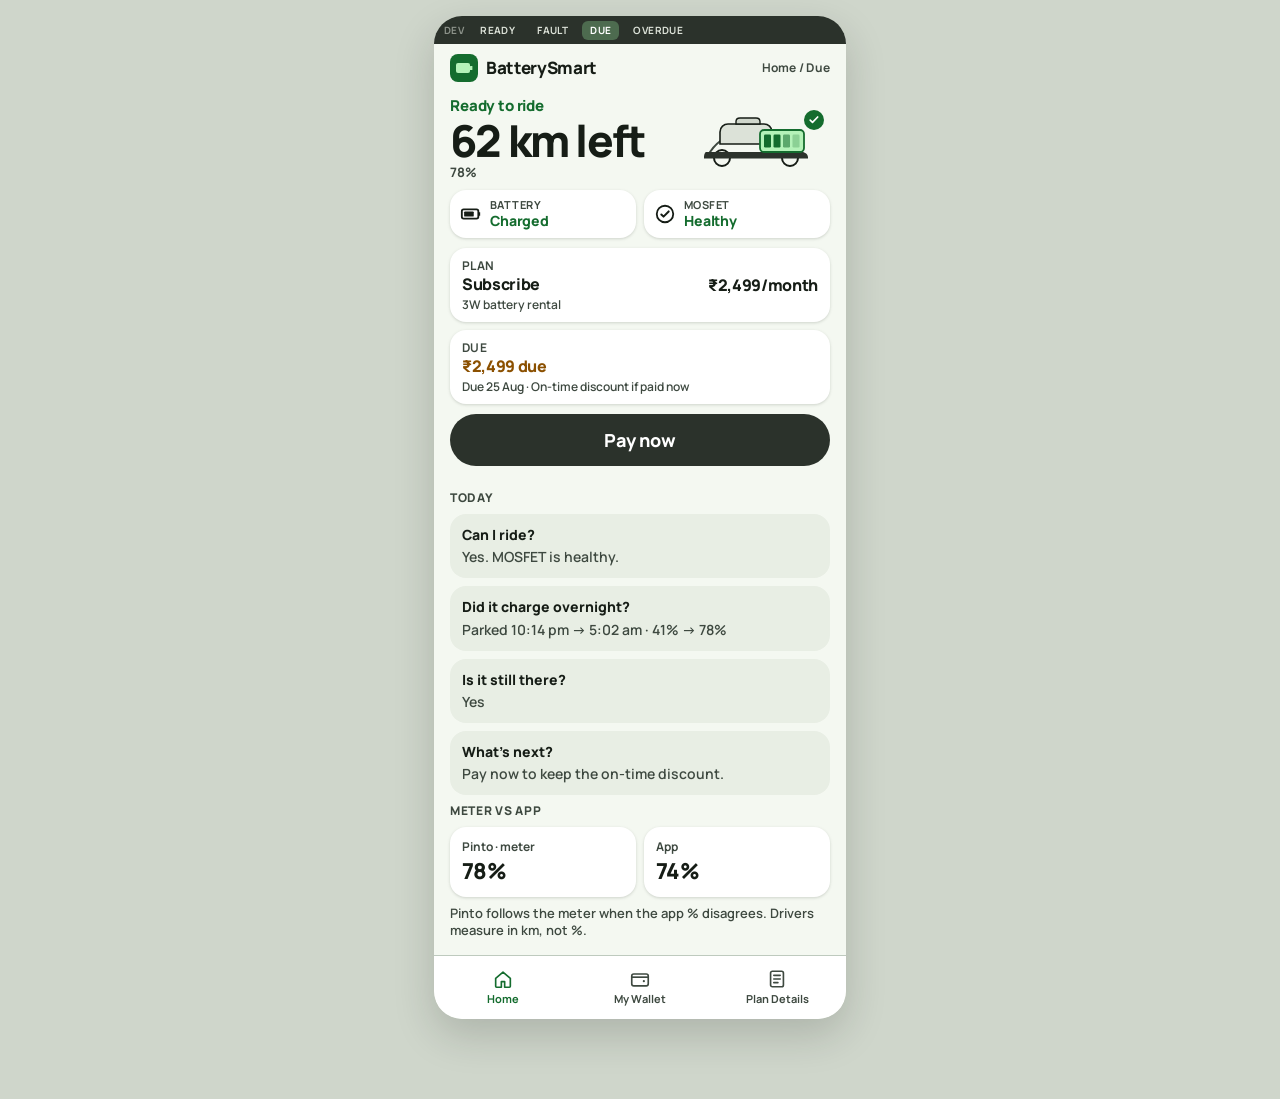
==== due.html @ 21a8f0b2 "Add throwaway BaaS Home screens for ready, fault, due, and overdue Four static Home states for 3W ba" ====
<!DOCTYPE html>
<html lang="en">
  <head>
    <meta charset="utf-8" />
    <meta name="viewport" content="width=device-width, initial-scale=1, viewport-fit=cover" />
    <title>BatterySmart — Home / Due</title>
    <link rel="preconnect" href="https://fonts.googleapis.com" />
    <link rel="preconnect" href="https://fonts.gstatic.com" crossorigin />
    <link href="https://fonts.googleapis.com/css2?family=Manrope:wght@600;700;800&display=swap" rel="stylesheet" />
    <link rel="stylesheet" href="styles.css" />
  </head>
  <body data-default-state="due">
    <div id="app"></div>
    <script src="app.js"></script>
  </body>
</html>
---- styles.css ----
/* BatterySmart BaaS Home — Material 3 / Flutter-token feel, sunlight contrast */

:root {
  --md-sys-color-primary: #146c2e;
  --md-sys-color-on-primary: #ffffff;
  --md-sys-color-primary-container: #b4f2b8;
  --md-sys-color-on-primary-container: #002109;
  --md-sys-color-error: #ba1a1a;
  --md-sys-color-on-error: #ffffff;
  --md-sys-color-error-container: #ffdad6;
  --md-sys-color-on-error-container: #410002;
  --md-sys-color-tertiary: #8b5000;
  --md-sys-color-on-tertiary: #ffffff;
  --md-sys-color-tertiary-container: #ffdcc2;
  --md-sys-color-on-tertiary-container: #2e1500;
  --md-sys-color-surface: #f4f8f1;
  --md-sys-color-surface-bright: #ffffff;
  --md-sys-color-surface-container: #e8eee4;
  --md-sys-color-surface-container-high: #e2e8de;
  --md-sys-color-surface-container-highest: #dce2d8;
  --md-sys-color-on-surface: #161d16;
  --md-sys-color-on-surface-variant: #3e4940;
  --md-sys-color-outline: #6e7a70;
  --md-sys-color-outline-variant: #becabe;
  --md-sys-color-inverse-surface: #2b322b;
  --md-elevation-1: 0 1px 2px rgba(22, 29, 22, 0.08), 0 1px 3px 1px rgba(22, 29, 22, 0.06);
  --radius-sm: 12px;
  --radius-md: 16px;
  --radius-lg: 20px;
  --radius-full: 999px;
  --space-1: 4px;
  --space-2: 8px;
  --space-3: 12px;
  --space-4: 16px;
  --space-5: 20px;
  --target: 48px;
  --nav-h: 64px;
  --switcher-h: 28px;
  --font: "Manrope", "Roboto", system-ui, sans-serif;
}

*,
*::before,
*::after {
  box-sizing: border-box;
}

html,
body {
  margin: 0;
  min-height: 100%;
  background: #cfd6cb;
  color: var(--md-sys-color-on-surface);
  font-family: var(--font);
  font-size: 16px;
  line-height: 1.3;
  -webkit-font-smoothing: antialiased;
}

body {
  display: flex;
  justify-content: center;
}

.phone {
  width: 100%;
  max-width: 412px;
  min-height: 100dvh;
  background: var(--md-sys-color-surface);
  display: flex;
  flex-direction: column;
  position: relative;
}

/* Developer switcher — not product UI */
.dev-switcher {
  height: var(--switcher-h);
  min-height: var(--switcher-h);
  display: flex;
  align-items: center;
  gap: 6px;
  padding: 0 10px;
  background: #2b322b;
  color: #dce2d8;
  font-size: 10px;
  font-weight: 700;
  letter-spacing: 0.04em;
  text-transform: uppercase;
  flex-shrink: 0;
  z-index: 20;
}

.dev-switcher span {
  opacity: 0.55;
  margin-right: 2px;
}

.dev-switcher a {
  color: #dce2d8;
  text-decoration: none;
  padding: 2px 7px;
  border-radius: 6px;
  border: 1px solid transparent;
}

.dev-switcher a[aria-current="page"] {
  background: #4d6b4f;
  color: #fff;
}

.app-bar {
  display: flex;
  align-items: center;
  justify-content: space-between;
  min-height: 48px;
  padding: 0 16px;
  flex-shrink: 0;
}

.brand {
  display: flex;
  align-items: center;
  gap: 8px;
  font-weight: 800;
  font-size: 17px;
  letter-spacing: -0.02em;
}

.brand-mark {
  width: 28px;
  height: 28px;
  flex-shrink: 0;
}

.home-label {
  font-size: 12px;
  font-weight: 700;
  color: var(--md-sys-color-on-surface-variant);
  letter-spacing: 0.02em;
}

.screen {
  flex: 1;
  display: flex;
  flex-direction: column;
  padding: 0 16px calc(var(--nav-h) + 16px);
}

.banner {
  display: flex;
  align-items: center;
  gap: 10px;
  padding: 10px 12px;
  border-radius: var(--radius-md);
  background: var(--md-sys-color-tertiary-container);
  color: var(--md-sys-color-on-tertiary-container);
  margin-bottom: 10px;
}

.banner svg {
  flex-shrink: 0;
}

.banner strong {
  display: block;
  font-size: 15px;
  font-weight: 800;
}

.banner span {
  display: block;
  font-size: 12px;
  font-weight: 600;
  margin-top: 1px;
}

.hero {
  display: flex;
  align-items: center;
  justify-content: space-between;
  gap: 8px;
  padding: 4px 0 8px;
}

.hero-copy {
  min-width: 0;
}

.ride {
  font-size: 15px;
  font-weight: 800;
  letter-spacing: -0.01em;
}

.ride.ok {
  color: var(--md-sys-color-primary);
}

.ride.fail {
  color: var(--md-sys-color-error);
}

.km {
  font-size: 44px;
  font-weight: 800;
  letter-spacing: -0.04em;
  line-height: 1;
  margin: 2px 0 0;
}

.pct {
  font-size: 13px;
  font-weight: 700;
  color: var(--md-sys-color-on-surface-variant);
  margin-top: 2px;
}

.hero-art {
  width: 148px;
  height: 72px;
  flex-shrink: 0;
}

.hero-art svg {
  width: 100%;
  height: 100%;
  display: block;
}

.status-row {
  display: grid;
  grid-template-columns: 1fr 1fr;
  gap: 8px;
  margin: 2px 0 10px;
}

.chip {
  display: flex;
  align-items: center;
  gap: 8px;
  min-height: 48px;
  padding: 6px 10px;
  border-radius: var(--radius-md);
  background: var(--md-sys-color-surface-bright);
  box-shadow: var(--md-elevation-1);
}

.chip svg {
  flex-shrink: 0;
}

.chip .meta {
  min-width: 0;
}

.chip .k {
  font-size: 11px;
  font-weight: 700;
  color: var(--md-sys-color-on-surface-variant);
  text-transform: uppercase;
  letter-spacing: 0.04em;
}

.chip .v {
  font-size: 14px;
  font-weight: 800;
  letter-spacing: -0.01em;
}

.chip.ok .v {
  color: var(--md-sys-color-primary);
}

.chip.fail {
  background: var(--md-sys-color-error-container);
}

.chip.fail .v,
.chip.fail .k {
  color: var(--md-sys-color-on-error-container);
}

.card {
  background: var(--md-sys-color-surface-bright);
  border-radius: var(--radius-md);
  padding: 10px 12px;
  min-height: 48px;
  box-shadow: var(--md-elevation-1);
  display: flex;
  align-items: center;
  justify-content: space-between;
  gap: 10px;
  margin-bottom: 8px;
}

.card .k {
  font-size: 12px;
  font-weight: 700;
  color: var(--md-sys-color-on-surface-variant);
  text-transform: uppercase;
  letter-spacing: 0.04em;
}

.card .v {
  font-size: 16px;
  font-weight: 800;
  letter-spacing: -0.02em;
}

.card .sub {
  font-size: 12px;
  font-weight: 600;
  color: var(--md-sys-color-on-surface-variant);
  margin-top: 2px;
}

.card .right {
  text-align: right;
}

.card.due-warn .v {
  color: var(--md-sys-color-tertiary);
}

.card.due-over .v {
  color: var(--md-sys-color-error);
}

.card.due-paid .v {
  color: var(--md-sys-color-primary);
}

.cta {
  display: flex;
  align-items: center;
  justify-content: center;
  width: 100%;
  min-height: 52px;
  margin: 2px 0 0;
  border: 0;
  border-radius: var(--radius-full);
  background: var(--md-sys-color-primary);
  color: var(--md-sys-color-on-primary);
  font: inherit;
  font-size: 18px;
  font-weight: 800;
  letter-spacing: -0.01em;
  cursor: pointer;
}

.cta.fix {
  background: var(--md-sys-color-error);
  color: var(--md-sys-color-on-error);
}

.cta.pay {
  background: var(--md-sys-color-inverse-surface);
  color: #fff;
}

.calm {
  display: flex;
  align-items: center;
  justify-content: center;
  gap: 8px;
  min-height: 52px;
  margin: 2px 0 0;
  border-radius: var(--radius-full);
  background: var(--md-sys-color-primary-container);
  color: var(--md-sys-color-on-primary-container);
  font-size: 16px;
  font-weight: 800;
}

/* P1 / job answers below the 412×892 fold */
.below {
  margin-top: 20px;
  padding-top: 4px;
}

.section-title {
  font-size: 12px;
  font-weight: 800;
  text-transform: uppercase;
  letter-spacing: 0.06em;
  color: var(--md-sys-color-on-surface-variant);
  margin: 0 0 8px;
}

.job {
  background: var(--md-sys-color-surface-container);
  border-radius: var(--radius-md);
  padding: 12px;
  margin-bottom: 8px;
}

.job h3 {
  margin: 0 0 4px;
  font-size: 14px;
  font-weight: 800;
}

.job p {
  margin: 0;
  font-size: 14px;
  font-weight: 600;
  color: var(--md-sys-color-on-surface-variant);
}

.meter-row {
  display: grid;
  grid-template-columns: 1fr 1fr;
  gap: 8px;
}

.meter-box {
  background: var(--md-sys-color-surface-bright);
  border-radius: var(--radius-md);
  padding: 12px;
  box-shadow: var(--md-elevation-1);
}

.meter-box .k {
  font-size: 12px;
  font-weight: 700;
  color: var(--md-sys-color-on-surface-variant);
}

.meter-box .v {
  font-size: 22px;
  font-weight: 800;
  letter-spacing: -0.03em;
  margin-top: 2px;
}

.note {
  font-size: 13px;
  font-weight: 600;
  color: var(--md-sys-color-on-surface-variant);
  margin: 8px 0 0;
}

.nav {
  position: fixed;
  left: 50%;
  transform: translateX(-50%);
  bottom: 0;
  width: 100%;
  max-width: 412px;
  height: var(--nav-h);
  display: grid;
  grid-template-columns: repeat(3, 1fr);
  background: var(--md-sys-color-surface-bright);
  border-top: 1px solid var(--md-sys-color-outline-variant);
  z-index: 10;
}

.nav a {
  display: flex;
  flex-direction: column;
  align-items: center;
  justify-content: center;
  gap: 2px;
  min-height: var(--target);
  text-decoration: none;
  color: var(--md-sys-color-on-surface-variant);
  font-size: 11px;
  font-weight: 700;
}

.nav a[aria-current="page"] {
  color: var(--md-sys-color-primary);
}

.nav svg {
  display: block;
}

.stub {
  padding: 24px 16px calc(var(--nav-h) + 24px);
}

.stub h1 {
  font-size: 28px;
  font-weight: 800;
  letter-spacing: -0.03em;
  margin: 8px 0;
}

.stub p {
  font-size: 16px;
  font-weight: 600;
  color: var(--md-sys-color-on-surface-variant);
}

@media (min-width: 413px) {
  .phone {
    min-height: 892px;
    margin: 16px 0 80px;
    border-radius: 28px;
    overflow: hidden;
    box-shadow: 0 16px 40px rgba(22, 29, 22, 0.18);
  }

  .nav {
    position: absolute;
    left: 0;
    transform: none;
    border-radius: 0 0 28px 28px;
  }
}
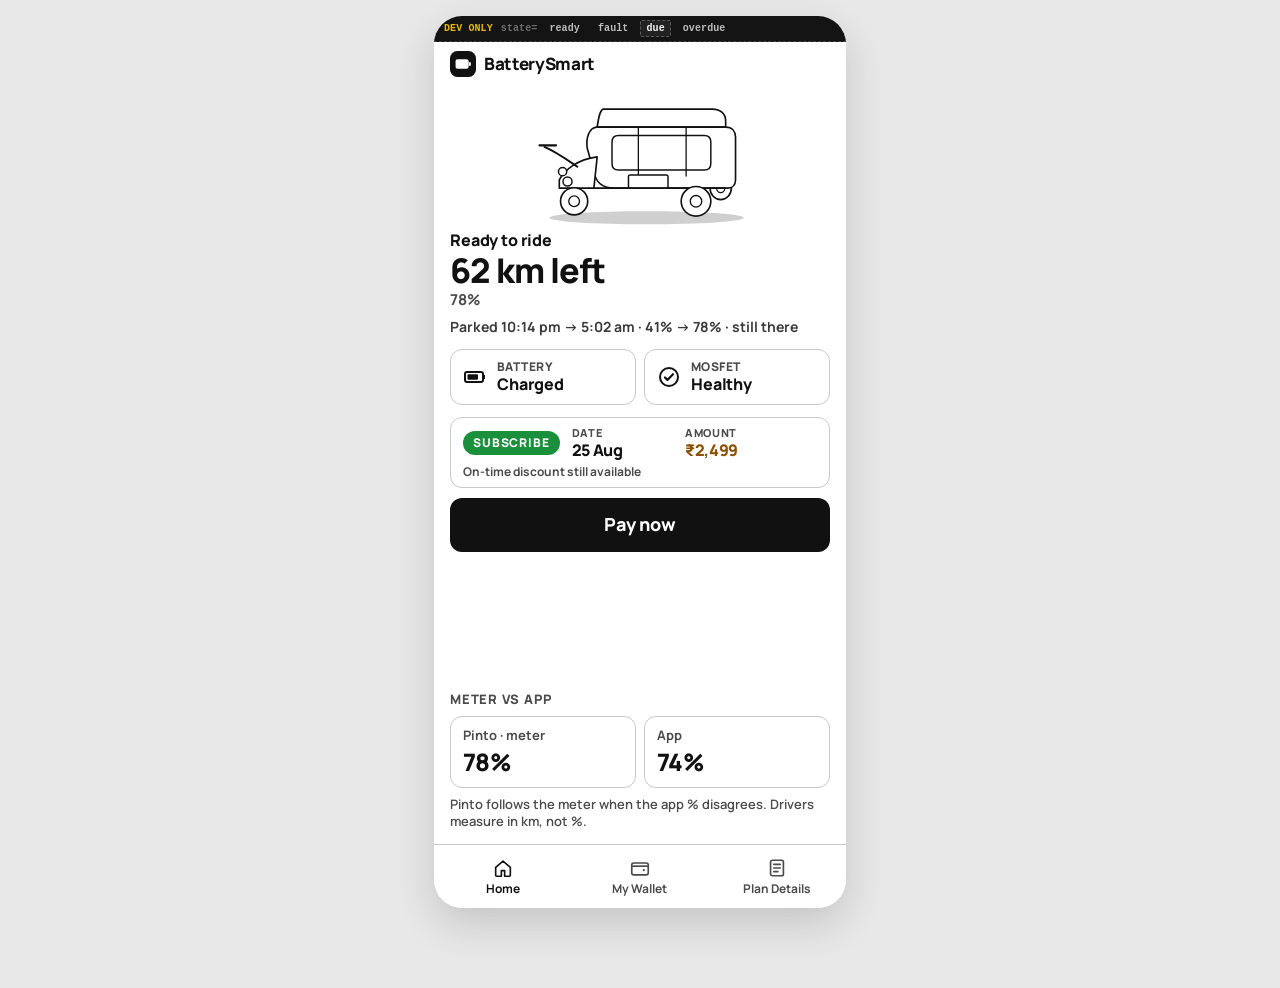
==== commit 95f6ea87: "Recut Home screens: fault hero, 3W, no FAQ or breadcrumbs Can't ride is the fault hero and km is dem" ====
--- a/due.html
+++ b/due.html
@@ -3,7 +3,7 @@
   <head>
     <meta charset="utf-8" />
     <meta name="viewport" content="width=device-width, initial-scale=1, viewport-fit=cover" />
-    <title>BatterySmart — Home / Due</title>
+    <title>BatterySmart — Due</title>
     <link rel="preconnect" href="https://fonts.googleapis.com" />
     <link rel="preconnect" href="https://fonts.gstatic.com" crossorigin />
     <link href="https://fonts.googleapis.com/css2?family=Manrope:wght@600;700;800&display=swap" rel="stylesheet" />
--- a/styles.css
+++ b/styles.css
@@ -1,41 +1,27 @@
-/* BatterySmart BaaS Home — Material 3 / Flutter-token feel, sunlight contrast */
+/* BatterySmart BaaS Home — white page, sunlight contrast, 3W hero */
 
 :root {
-  --md-sys-color-primary: #146c2e;
-  --md-sys-color-on-primary: #ffffff;
-  --md-sys-color-primary-container: #b4f2b8;
-  --md-sys-color-on-primary-container: #002109;
-  --md-sys-color-error: #ba1a1a;
-  --md-sys-color-on-error: #ffffff;
-  --md-sys-color-error-container: #ffdad6;
-  --md-sys-color-on-error-container: #410002;
-  --md-sys-color-tertiary: #8b5000;
-  --md-sys-color-on-tertiary: #ffffff;
-  --md-sys-color-tertiary-container: #ffdcc2;
-  --md-sys-color-on-tertiary-container: #2e1500;
-  --md-sys-color-surface: #f4f8f1;
-  --md-sys-color-surface-bright: #ffffff;
-  --md-sys-color-surface-container: #e8eee4;
-  --md-sys-color-surface-container-high: #e2e8de;
-  --md-sys-color-surface-container-highest: #dce2d8;
-  --md-sys-color-on-surface: #161d16;
-  --md-sys-color-on-surface-variant: #3e4940;
-  --md-sys-color-outline: #6e7a70;
-  --md-sys-color-outline-variant: #becabe;
-  --md-sys-color-inverse-surface: #2b322b;
-  --md-elevation-1: 0 1px 2px rgba(22, 29, 22, 0.08), 0 1px 3px 1px rgba(22, 29, 22, 0.06);
-  --radius-sm: 12px;
-  --radius-md: 16px;
-  --radius-lg: 20px;
-  --radius-full: 999px;
-  --space-1: 4px;
-  --space-2: 8px;
-  --space-3: 12px;
-  --space-4: 16px;
-  --space-5: 20px;
+  --ink: #111111;
+  --ink-soft: #3a3a3a;
+  --caption: #4a4a4a;
+  --line: #c8c8c8;
+  --page: #ffffff;
+  --accent: #1a8f3c;
+  --accent-ink: #ffffff;
+  --danger: #c62828;
+  --peach: #fde8d7;
+  --rust: #8b3a1f;
+  --chip-fail-bg: #fdecea;
+  --chip-fail-ink: #8b1d1d;
+  --radius-sm: 10px;
+  --radius-md: 12px;
+  --radius-lg: 16px;
+  --space-inset: 16px;
   --target: 48px;
   --nav-h: 64px;
-  --switcher-h: 28px;
+  --switcher-h: 26px;
+  --hero-art-h: 140px;
+  --cta-h: 54px;
   --font: "Manrope", "Roboto", system-ui, sans-serif;
 }
 
@@ -49,8 +35,8 @@
 body {
   margin: 0;
   min-height: 100%;
-  background: #cfd6cb;
-  color: var(--md-sys-color-on-surface);
+  background: #e8e8e8;
+  color: var(--ink);
   font-family: var(--font);
   font-size: 16px;
   line-height: 1.3;
@@ -66,13 +52,14 @@
   width: 100%;
   max-width: 412px;
   min-height: 100dvh;
-  background: var(--md-sys-color-surface);
+  background: var(--page);
   display: flex;
   flex-direction: column;
   position: relative;
-}
-
-/* Developer switcher — not product UI */
+  color: var(--ink);
+}
+
+/* Developer-only strip — debug chrome, not a product tab bar */
 .dev-switcher {
   height: var(--switcher-h);
   min-height: var(--switcher-h);
@@ -80,40 +67,50 @@
   align-items: center;
   gap: 6px;
   padding: 0 10px;
-  background: #2b322b;
-  color: #dce2d8;
+  background: #141414;
+  color: #8d8d8d;
+  font-family: ui-monospace, "SF Mono", Menlo, Consolas, monospace;
   font-size: 10px;
-  font-weight: 700;
-  letter-spacing: 0.04em;
-  text-transform: uppercase;
+  font-weight: 600;
+  letter-spacing: 0.01em;
+  text-transform: none;
   flex-shrink: 0;
   z-index: 20;
+  border-bottom: 1px dashed #3f3f3f;
 }
 
 .dev-switcher span {
-  opacity: 0.55;
+  color: #e6b800;
+  font-weight: 700;
   margin-right: 2px;
 }
 
+.dev-switcher code {
+  color: #6e6e6e;
+  font-family: inherit;
+  font-size: inherit;
+}
+
 .dev-switcher a {
-  color: #dce2d8;
+  color: #bdbdbd;
   text-decoration: none;
-  padding: 2px 7px;
-  border-radius: 6px;
-  border: 1px solid transparent;
+  padding: 1px 5px;
+  border-radius: 2px;
+  border: 1px dashed transparent;
 }
 
 .dev-switcher a[aria-current="page"] {
-  background: #4d6b4f;
-  color: #fff;
+  color: #f3f3f3;
+  border-color: #5a5a5a;
+  background: #222;
 }
 
 .app-bar {
   display: flex;
   align-items: center;
-  justify-content: space-between;
-  min-height: 48px;
-  padding: 0 16px;
+  justify-content: flex-start;
+  min-height: 44px;
+  padding: 0 var(--space-inset);
   flex-shrink: 0;
 }
 
@@ -124,41 +121,48 @@
   font-weight: 800;
   font-size: 17px;
   letter-spacing: -0.02em;
+  color: var(--ink);
 }
 
 .brand-mark {
-  width: 28px;
-  height: 28px;
+  width: 26px;
+  height: 26px;
   flex-shrink: 0;
 }
 
 .home-label {
-  font-size: 12px;
-  font-weight: 700;
-  color: var(--md-sys-color-on-surface-variant);
-  letter-spacing: 0.02em;
+  font-size: 13px;
+  font-weight: 700;
+  color: var(--caption);
 }
 
 .screen {
   flex: 1;
   display: flex;
   flex-direction: column;
-  padding: 0 16px calc(var(--nav-h) + 16px);
-}
-
+  min-height: 0;
+  padding: 0 var(--space-inset) calc(var(--nav-h) + 14px);
+}
+
+/* KOHO-style overdue banner — pale peach, rust type, icon + chevron */
 .banner {
   display: flex;
   align-items: center;
   gap: 10px;
   padding: 10px 12px;
   border-radius: var(--radius-md);
-  background: var(--md-sys-color-tertiary-container);
-  color: var(--md-sys-color-on-tertiary-container);
-  margin-bottom: 10px;
+  background: var(--peach);
+  color: var(--rust);
+  margin: 0 0 8px;
 }
 
 .banner svg {
   flex-shrink: 0;
+}
+
+.banner .banner-copy {
+  flex: 1;
+  min-width: 0;
 }
 
 .banner strong {
@@ -169,55 +173,24 @@
 
 .banner span {
   display: block;
-  font-size: 12px;
+  font-size: 13px;
   font-weight: 600;
   margin-top: 1px;
 }
 
-.hero {
-  display: flex;
-  align-items: center;
-  justify-content: space-between;
-  gap: 8px;
-  padding: 4px 0 8px;
-}
-
-.hero-copy {
-  min-width: 0;
-}
-
-.ride {
-  font-size: 15px;
-  font-weight: 800;
-  letter-spacing: -0.01em;
-}
-
-.ride.ok {
-  color: var(--md-sys-color-primary);
-}
-
-.ride.fail {
-  color: var(--md-sys-color-error);
-}
-
-.km {
-  font-size: 44px;
-  font-weight: 800;
-  letter-spacing: -0.04em;
-  line-height: 1;
-  margin: 2px 0 0;
-}
-
-.pct {
-  font-size: 13px;
-  font-weight: 700;
-  color: var(--md-sys-color-on-surface-variant);
-  margin-top: 2px;
-}
-
+.banner .chevron {
+  flex-shrink: 0;
+  opacity: 0.85;
+}
+
+/* Short line-illustrated white 3W e-rickshaw + oval shadow */
 .hero-art {
-  width: 148px;
-  height: 72px;
+  display: flex;
+  align-items: flex-end;
+  justify-content: center;
+  height: var(--hero-art-h);
+  max-height: 160px;
+  margin: 0 0 2px;
   flex-shrink: 0;
 }
 
@@ -227,22 +200,77 @@
   display: block;
 }
 
+.hero-copy {
+  padding: 2px 0 12px;
+}
+
+.ride {
+  font-size: 16px;
+  font-weight: 800;
+  letter-spacing: -0.01em;
+  color: var(--ink);
+}
+
+.ride.fail {
+  color: var(--danger);
+}
+
+.km {
+  font-size: 34px;
+  font-weight: 800;
+  letter-spacing: -0.03em;
+  line-height: 1.05;
+  margin: 2px 0 0;
+  color: var(--ink);
+}
+
+.pct {
+  font-size: 15px;
+  font-weight: 700;
+  color: var(--caption);
+  margin-top: 2px;
+}
+
+/* Fault: Can't ride is the hero. km is demoted. */
+.fail-hero .ride {
+  font-size: 34px;
+  letter-spacing: -0.03em;
+  line-height: 1.05;
+}
+
+.fail-hero .km {
+  font-size: 15px;
+  font-weight: 700;
+  letter-spacing: 0;
+  line-height: 1.3;
+  margin-top: 6px;
+  color: var(--caption);
+}
+
+.overnight {
+  margin: 8px 0 0;
+  font-size: 14px;
+  font-weight: 700;
+  color: var(--ink-soft);
+  line-height: 1.35;
+}
+
 .status-row {
   display: grid;
   grid-template-columns: 1fr 1fr;
   gap: 8px;
-  margin: 2px 0 10px;
+  margin: 0 0 12px;
 }
 
 .chip {
   display: flex;
   align-items: center;
-  gap: 8px;
-  min-height: 48px;
-  padding: 6px 10px;
+  gap: 10px;
+  min-height: 56px;
+  padding: 8px 12px;
   border-radius: var(--radius-md);
-  background: var(--md-sys-color-surface-bright);
-  box-shadow: var(--md-elevation-1);
+  background: var(--page);
+  border: 1.5px solid var(--line);
 }
 
 .chip svg {
@@ -254,93 +282,129 @@
 }
 
 .chip .k {
-  font-size: 11px;
-  font-weight: 700;
-  color: var(--md-sys-color-on-surface-variant);
+  font-size: 12px;
+  font-weight: 800;
+  color: var(--caption);
   text-transform: uppercase;
   letter-spacing: 0.04em;
 }
 
 .chip .v {
-  font-size: 14px;
+  font-size: 16px;
   font-weight: 800;
   letter-spacing: -0.01em;
-}
-
-.chip.ok .v {
-  color: var(--md-sys-color-primary);
+  color: var(--ink);
 }
 
 .chip.fail {
-  background: var(--md-sys-color-error-container);
+  background: var(--chip-fail-bg);
+  border-color: transparent;
 }
 
 .chip.fail .v,
 .chip.fail .k {
-  color: var(--md-sys-color-on-error-container);
-}
-
-.card {
-  background: var(--md-sys-color-surface-bright);
+  color: var(--chip-fail-ink);
+}
+
+.chip.quiet .v,
+.chip.quiet .k {
+  color: var(--caption);
+  font-weight: 700;
+}
+
+/* Fault battery: has charge, not a healthy green story */
+.chip.muted {
+  background: #f3f3f3;
+  border-color: #d4d4d4;
+  color: var(--ink-soft);
+}
+
+.chip.muted .v,
+.chip.muted .k {
+  color: var(--ink-soft);
+}
+
+/* Deezer plan-name chip + DATE/AMOUNT */
+.plan-card {
+  display: grid;
+  grid-template-columns: auto 1fr;
+  align-items: center;
+  column-gap: 12px;
+  row-gap: 4px;
+  border: 1.5px solid var(--line);
   border-radius: var(--radius-md);
-  padding: 10px 12px;
-  min-height: 48px;
-  box-shadow: var(--md-elevation-1);
-  display: flex;
-  align-items: center;
-  justify-content: space-between;
-  gap: 10px;
-  margin-bottom: 8px;
-}
-
-.card .k {
+  padding: 8px 12px;
+  min-height: 56px;
+  margin-bottom: 10px;
+}
+
+.plan-chip {
+  display: inline-flex;
+  align-items: center;
+  height: 24px;
+  padding: 0 10px;
+  border-radius: 999px;
+  background: var(--accent);
+  color: var(--accent-ink);
   font-size: 12px;
-  font-weight: 700;
-  color: var(--md-sys-color-on-surface-variant);
+  font-weight: 800;
+  letter-spacing: 0.07em;
   text-transform: uppercase;
-  letter-spacing: 0.04em;
-}
-
-.card .v {
+  white-space: nowrap;
+}
+
+.plan-pair {
+  display: grid;
+  grid-template-columns: 1fr 1.25fr;
+  gap: 8px;
+  min-width: 0;
+}
+
+.plan-pair .k {
+  font-size: 11px;
+  font-weight: 800;
+  color: var(--caption);
+  text-transform: uppercase;
+  letter-spacing: 0.06em;
+}
+
+.plan-pair .v {
   font-size: 16px;
   font-weight: 800;
   letter-spacing: -0.02em;
-}
-
-.card .sub {
+  color: var(--ink);
+  line-height: 1.15;
+  margin-top: 1px;
+}
+
+.plan-pair .v.warn {
+  color: #8b5000;
+}
+
+.plan-pair .v.over {
+  color: var(--danger);
+}
+
+.plan-note {
+  grid-column: 1 / -1;
   font-size: 12px;
-  font-weight: 600;
-  color: var(--md-sys-color-on-surface-variant);
-  margin-top: 2px;
-}
-
-.card .right {
-  text-align: right;
-}
-
-.card.due-warn .v {
-  color: var(--md-sys-color-tertiary);
-}
-
-.card.due-over .v {
-  color: var(--md-sys-color-error);
-}
-
-.card.due-paid .v {
-  color: var(--md-sys-color-primary);
-}
-
+  font-weight: 700;
+  color: var(--caption);
+}
+
+/* Gusto fat CTA — only Due / Overdue / Fault */
 .cta {
   display: flex;
   align-items: center;
   justify-content: center;
   width: 100%;
-  min-height: 52px;
-  margin: 2px 0 0;
+  min-height: var(--cta-h);
+  height: var(--cta-h);
+  margin: 0;
   border: 0;
-  border-radius: var(--radius-full);
-  background: var(--md-sys-color-primary);
-  color: var(--md-sys-color-on-primary);
+  border-radius: var(--radius-md);
+  background: var(--ink);
+  color: #fff;
   font: inherit;
   font-size: 18px;
   font-weight: 800;
@@ -349,62 +413,44 @@
 }
 
 .cta.fix {
-  background: var(--md-sys-color-error);
-  color: var(--md-sys-color-on-error);
+  background: var(--danger);
+  color: #fff;
 }
 
 .cta.pay {
-  background: var(--md-sys-color-inverse-surface);
+  background: var(--ink);
   color: #fff;
 }
 
+/* Ready: quiet sentence only — not a pill, bar, or button */
 .calm {
-  display: flex;
-  align-items: center;
-  justify-content: center;
-  gap: 8px;
-  min-height: 52px;
-  margin: 2px 0 0;
-  border-radius: var(--radius-full);
-  background: var(--md-sys-color-primary-container);
-  color: var(--md-sys-color-on-primary-container);
-  font-size: 16px;
-  font-weight: 800;
-}
-
-/* P1 / job answers below the 412×892 fold */
-.below {
-  margin-top: 20px;
-  padding-top: 4px;
+  display: block;
+  min-height: 0;
+  margin: 0;
+  padding: 0;
+  font-size: 15px;
+  font-weight: 600;
+  color: var(--caption);
+  text-align: left;
+  background: transparent;
+  border: 0;
+  border-radius: 0;
+}
+
+/* Meter vs app sits in leftover space, fully above the tab bar */
+.meter-block {
+  margin-top: auto;
+  padding-top: 14px;
+  flex-shrink: 0;
 }
 
 .section-title {
-  font-size: 12px;
+  font-size: 13px;
   font-weight: 800;
   text-transform: uppercase;
   letter-spacing: 0.06em;
-  color: var(--md-sys-color-on-surface-variant);
+  color: var(--caption);
   margin: 0 0 8px;
-}
-
-.job {
-  background: var(--md-sys-color-surface-container);
-  border-radius: var(--radius-md);
-  padding: 12px;
-  margin-bottom: 8px;
-}
-
-.job h3 {
-  margin: 0 0 4px;
-  font-size: 14px;
-  font-weight: 800;
-}
-
-.job p {
-  margin: 0;
-  font-size: 14px;
-  font-weight: 600;
-  color: var(--md-sys-color-on-surface-variant);
 }
 
 .meter-row {
@@ -414,29 +460,30 @@
 }
 
 .meter-box {
-  background: var(--md-sys-color-surface-bright);
+  background: var(--page);
+  border: 1.5px solid var(--line);
   border-radius: var(--radius-md);
-  padding: 12px;
-  box-shadow: var(--md-elevation-1);
+  padding: 10px 12px;
 }
 
 .meter-box .k {
-  font-size: 12px;
-  font-weight: 700;
-  color: var(--md-sys-color-on-surface-variant);
+  font-size: 13px;
+  font-weight: 700;
+  color: var(--caption);
 }
 
 .meter-box .v {
-  font-size: 22px;
+  font-size: 24px;
   font-weight: 800;
   letter-spacing: -0.03em;
   margin-top: 2px;
+  color: var(--ink);
 }
 
 .note {
   font-size: 13px;
   font-weight: 600;
-  color: var(--md-sys-color-on-surface-variant);
+  color: var(--caption);
   margin: 8px 0 0;
 }
 
@@ -450,8 +497,8 @@
   height: var(--nav-h);
   display: grid;
   grid-template-columns: repeat(3, 1fr);
-  background: var(--md-sys-color-surface-bright);
-  border-top: 1px solid var(--md-sys-color-outline-variant);
+  background: var(--page);
+  border-top: 1.5px solid var(--line);
   z-index: 10;
 }
 
@@ -463,13 +510,13 @@
   gap: 2px;
   min-height: var(--target);
   text-decoration: none;
-  color: var(--md-sys-color-on-surface-variant);
-  font-size: 11px;
+  color: var(--caption);
+  font-size: 12px;
   font-weight: 700;
 }
 
 .nav a[aria-current="page"] {
-  color: var(--md-sys-color-primary);
+  color: var(--ink);
 }
 
 .nav svg {
@@ -477,7 +524,7 @@
 }
 
 .stub {
-  padding: 24px 16px calc(var(--nav-h) + 24px);
+  padding: 24px var(--space-inset) calc(var(--nav-h) + 24px);
 }
 
 .stub h1 {
@@ -485,12 +532,13 @@
   font-weight: 800;
   letter-spacing: -0.03em;
   margin: 8px 0;
+  color: var(--ink);
 }
 
 .stub p {
   font-size: 16px;
   font-weight: 600;
-  color: var(--md-sys-color-on-surface-variant);
+  color: var(--caption);
 }
 
 @media (min-width: 413px) {
@@ -499,7 +547,7 @@
     margin: 16px 0 80px;
     border-radius: 28px;
     overflow: hidden;
-    box-shadow: 0 16px 40px rgba(22, 29, 22, 0.18);
+    box-shadow: 0 16px 40px rgba(17, 17, 17, 0.16);
   }
 
   .nav {
